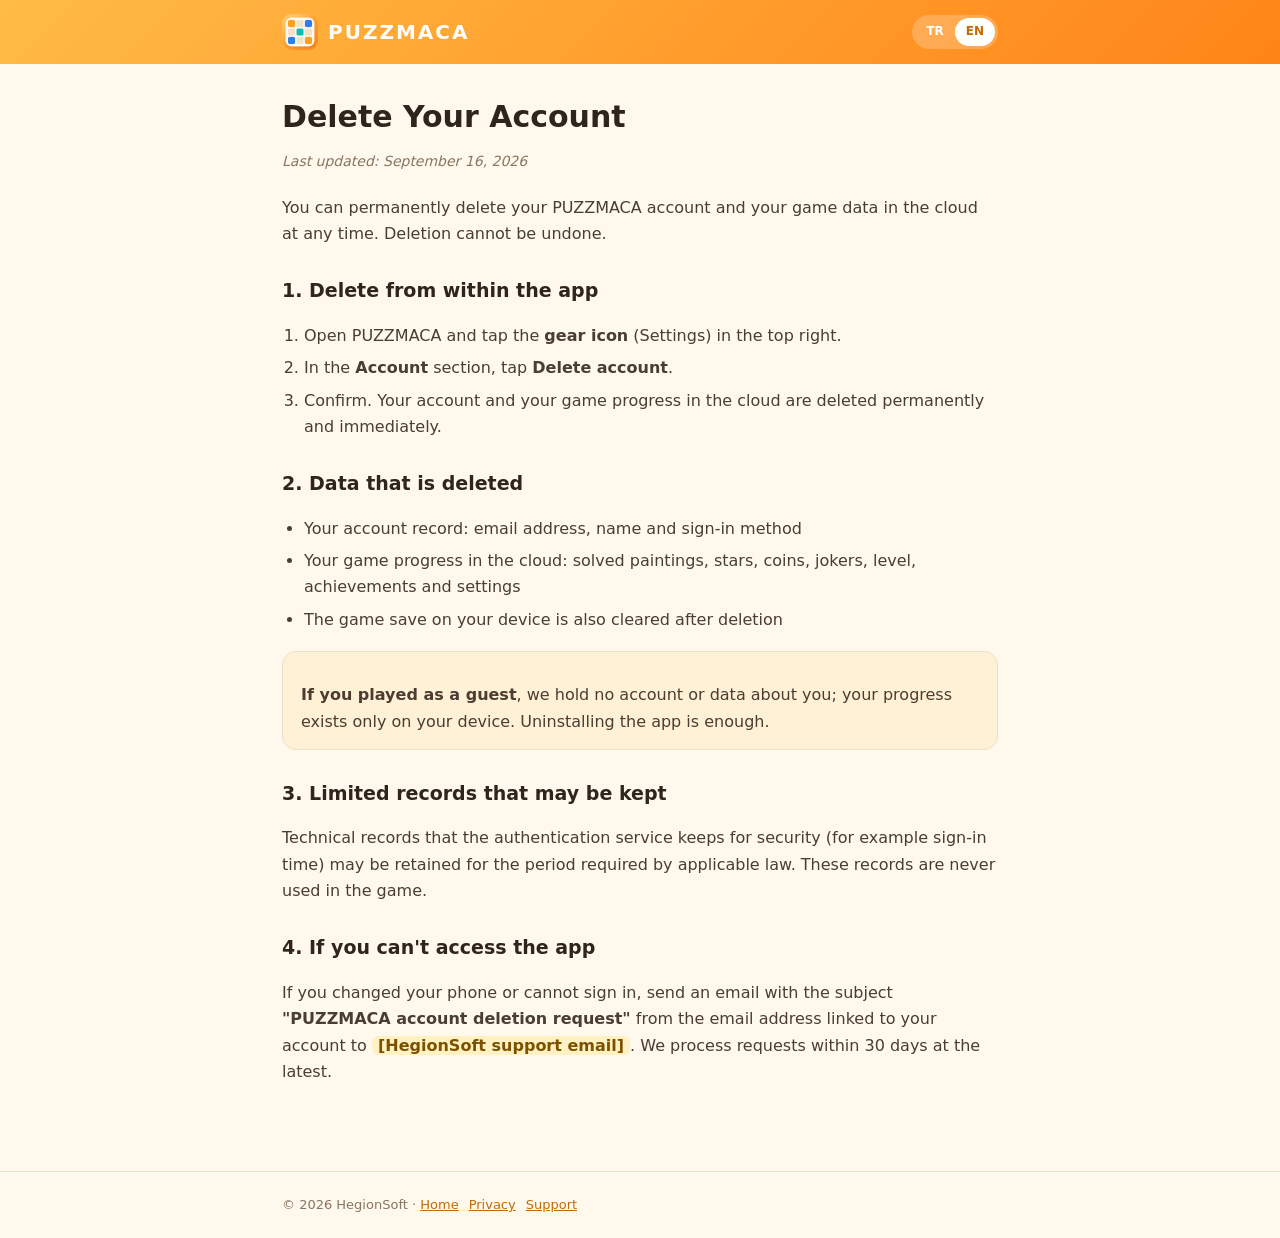
==== delete-account.html @ a9cb7433 "PUZZMACA privacy policy, support and account deletion pages Co-Authored-By: Claude Sonnet 5.5 <norep" ====
<!doctype html>
<html lang="tr">
<head>
<meta charset="utf-8">
<meta name="viewport" content="width=device-width, initial-scale=1">
<title data-tr="Hesabını Silme · PUZZMACA" data-en="Delete Your Account · PUZZMACA">Hesabını Silme · PUZZMACA</title>
<link rel="icon" type="image/png" href="icon.png">
<link rel="stylesheet" href="web.css">
<script src="lang.js"></script>
</head>
<body>
<header>
  <div class="bar">
    <a class="brand" href="index.html"><img src="icon.png" alt="">PUZZMACA</a>
    <div class="lang"><button type="button" data-set="tr">TR</button><button type="button" data-set="en">EN</button></div>
  </div>
</header>
<main>
  <div data-lang-block="tr">
    <h1>Hesabını Silme</h1>
    <p class="upd">Son güncelleme: 16 Eylül 2026</p>
    <p>PUZZMACA hesabını ve buluttaki oyun verilerini istediğin an kalıcı olarak silebilirsin. Silme işlemi geri alınamaz.</p>

    <h2>1. Uygulama içinden silme</h2>
    <ol>
      <li>PUZZMACA'yı aç ve sağ üstteki <b>dişli simgesine</b> (Ayarlar) dokun.</li>
      <li><b>Hesap</b> bölümünde <b>Hesabı sil</b>'e dokun.</li>
      <li>Onayla. Hesabın ve buluttaki oyun ilerlemen anında kalıcı olarak silinir.</li>
    </ol>

    <h2>2. Silinen veriler</h2>
    <ul>
      <li>Hesap kaydın: e-posta adresin, adın ve giriş yöntemin</li>
      <li>Buluttaki oyun ilerlemen: çözdüğün tablolar, yıldızların, coinlerin, jokerlerin, seviyen, başarımların ve ayarların</li>
      <li>Cihazındaki oyun kaydı da silme sonrasında temizlenir</li>
    </ul>
    <div class="callout"><p><b>Misafir olarak oynadıysan</b> bizde senin adına bir hesap ya da veri yoktur; ilerlemen yalnızca cihazındadır. Uygulamayı silmen yeterlidir.</p></div>

    <h2>3. Saklanabilecek sınırlı kayıtlar</h2>
    <p>Kimlik doğrulama hizmetinin güvenlik amacıyla tuttuğu teknik kayıtlar (örneğin giriş zamanı) ilgili mevzuatın öngördüğü süre boyunca saklanabilir. Bu kayıtlar oyun içinde kullanılmaz.</p>

    <h2>4. Uygulamaya erişemiyorsan</h2>
    <p>Telefonunu değiştirdiysen ya da giriş yapamıyorsan, hesabına bağlı e-posta adresinden <span class="todo">[HegionSoft destek e-postası]</span> adresine <b>"PUZZMACA hesap silme talebi"</b> konulu bir e-posta gönder. Talebini en geç 30 gün içinde işleme alırız.</p>
  </div>

  <div data-lang-block="en" hidden>
    <h1>Delete Your Account</h1>
    <p class="upd">Last updated: September 16, 2026</p>
    <p>You can permanently delete your PUZZMACA account and your game data in the cloud at any time. Deletion cannot be undone.</p>

    <h2>1. Delete from within the app</h2>
    <ol>
      <li>Open PUZZMACA and tap the <b>gear icon</b> (Settings) in the top right.</li>
      <li>In the <b>Account</b> section, tap <b>Delete account</b>.</li>
      <li>Confirm. Your account and your game progress in the cloud are deleted permanently and immediately.</li>
    </ol>

    <h2>2. Data that is deleted</h2>
    <ul>
      <li>Your account record: email address, name and sign-in method</li>
      <li>Your game progress in the cloud: solved paintings, stars, coins, jokers, level, achievements and settings</li>
      <li>The game save on your device is also cleared after deletion</li>
    </ul>
    <div class="callout"><p><b>If you played as a guest</b>, we hold no account or data about you; your progress exists only on your device. Uninstalling the app is enough.</p></div>

    <h2>3. Limited records that may be kept</h2>
    <p>Technical records that the authentication service keeps for security (for example sign-in time) may be retained for the period required by applicable law. These records are never used in the game.</p>

    <h2>4. If you can't access the app</h2>
    <p>If you changed your phone or cannot sign in, send an email with the subject <b>"PUZZMACA account deletion request"</b> from the email address linked to your account to <span class="todo">[HegionSoft support email]</span>. We process requests within 30 days at the latest.</p>
  </div>
</main>
<footer><p>© 2026 HegionSoft · <a href="index.html" data-tr="Ana sayfa" data-en="Home">Ana sayfa</a><a href="privacy.html" data-tr="Gizlilik" data-en="Privacy">Gizlilik</a><a href="support.html" data-tr="Destek" data-en="Support">Destek</a></p></footer>
</body>
</html>
---- web.css ----
/* PUZZMACA web sayfaları (gizlilik, hesap silme, destek) — oyunun krem/turuncu teması */
:root {
  --accent: #ff9f1c; --accent-dk: #c46a00; --ink: #392f26; --soft: #8a7560;
  --bg: #fff8ec; --card: #fffdf8; --line: #efdfc4;
}
* { box-sizing: border-box; }
body {
  margin: 0; background: var(--bg); color: var(--ink);
  font-family: system-ui, -apple-system, "Segoe UI", Roboto, Helvetica, Arial, sans-serif;
  font-size: 16px; line-height: 1.65; -webkit-font-smoothing: antialiased;
}
header { background: linear-gradient(135deg, #ffbb45, #ff8418); color: #fff; }
.bar { max-width: 760px; margin: 0 auto; padding: 14px 22px; display: flex; align-items: center; justify-content: space-between; gap: 12px; }
.brand { display: flex; align-items: center; gap: 10px; color: #fff; text-decoration: none; font-weight: 800; letter-spacing: 2px; font-size: 20px; }
.brand img { width: 36px; height: 36px; border-radius: 9px; }
.lang { display: flex; background: rgba(255,255,255,.22); border-radius: 999px; padding: 3px; }
.lang button { border: 0; background: none; color: #fff; font: inherit; font-size: 12px; font-weight: 800; padding: 4px 11px; border-radius: 999px; cursor: pointer; }
.lang button.on { background: #fff; color: var(--accent-dk); }
main { max-width: 760px; margin: 0 auto; padding: 34px 22px 70px; }
h1 { font-size: 30px; line-height: 1.25; margin: 0 0 4px; color: #2e251d; }
h2 { font-size: 19px; margin: 28px 0 8px; color: #2e251d; }
p, li { color: #4a3d31; }
ul, ol { padding-left: 22px; }
li { margin-bottom: 6px; }
.upd { color: var(--soft); font-size: 14px; font-style: italic; margin-bottom: 22px; }
.callout { background: #fff1d6; border: 1px solid var(--line); border-radius: 14px; padding: 14px 18px; margin: 18px 0; }
.callout p:last-child { margin-bottom: 0; }
/* yayından önce doldurulacak bilgi */
.todo { background: #fff1c2; color: #7a5200; border-radius: 6px; padding: 0 6px; font-weight: 700; }
a { color: var(--accent-dk); }
.cards { display: grid; gap: 12px; margin-top: 20px; }
.cards a { display: block; background: var(--card); border: 1px solid var(--line); border-radius: 14px; padding: 16px 18px; text-decoration: none; color: var(--ink); font-weight: 700; }
.cards a:hover { border-color: var(--accent); }
.cards a span { display: block; font-weight: 400; color: var(--soft); font-size: 14px; }
.credit { font-size: 14px; color: var(--soft); margin-top: 26px; }
footer { border-top: 1px solid var(--line); }
footer p { max-width: 760px; margin: 0 auto; padding: 22px; font-size: 13px; color: var(--soft); }
footer a { margin-right: 10px; }
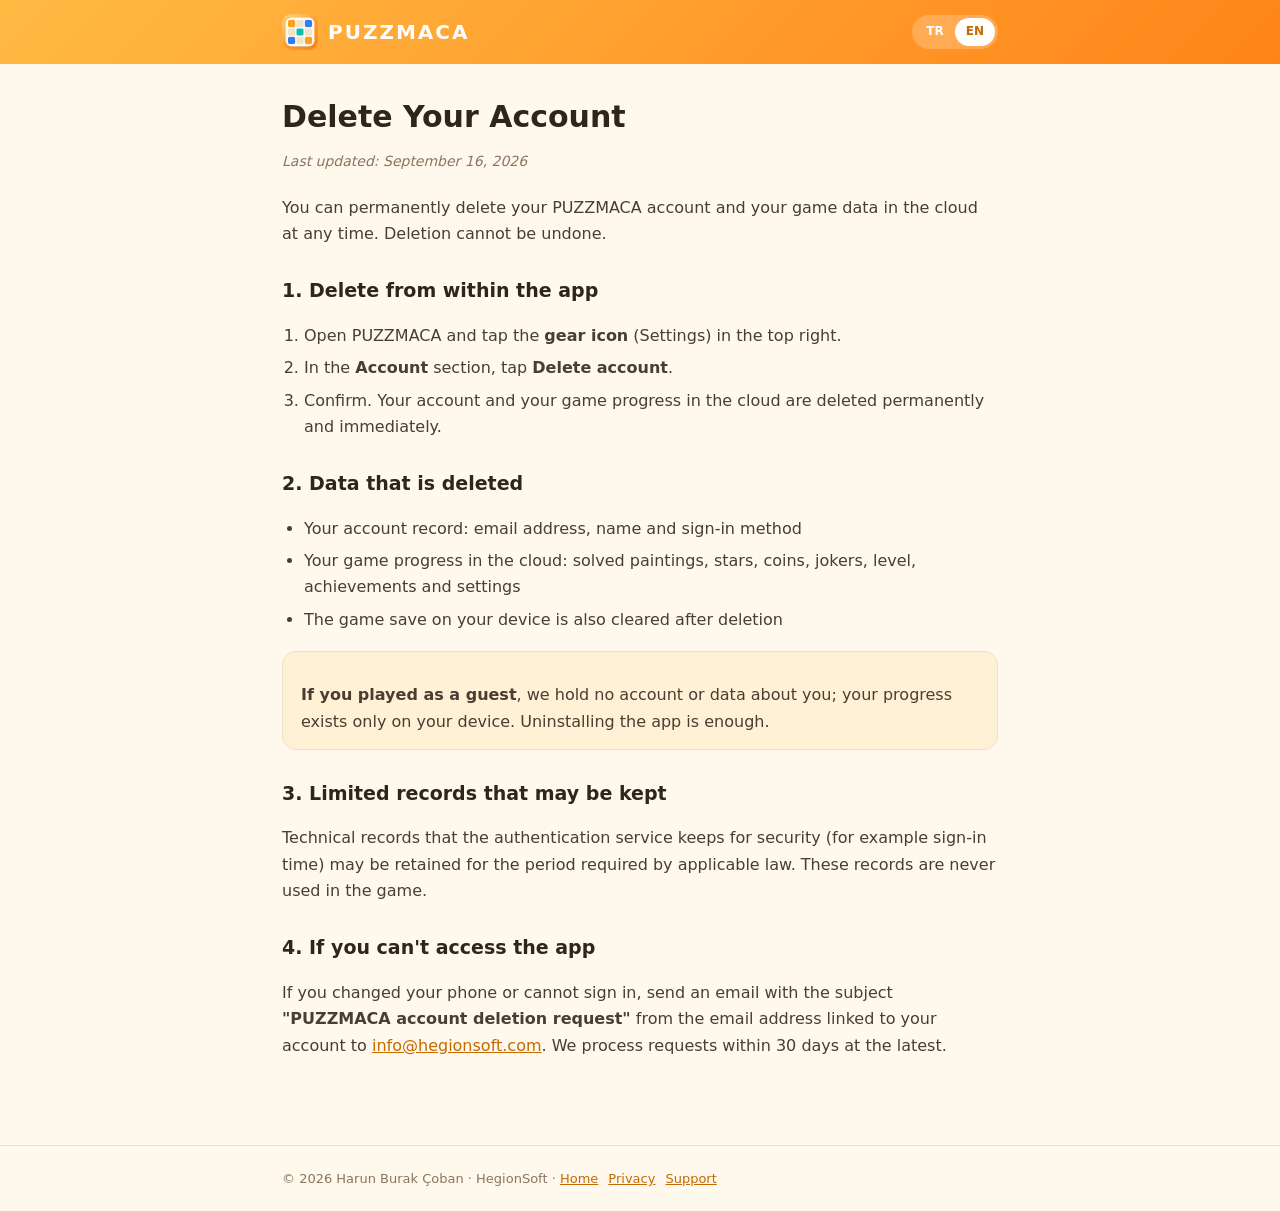
==== commit 14b02113: "Add contact email and data controller details Co-Authored-By: Claude Sonnet 5.5 <noreply@anthropic.c" ====
--- a/delete-account.html
+++ b/delete-account.html
@@ -40,7 +40,7 @@
     <p>Kimlik doğrulama hizmetinin güvenlik amacıyla tuttuğu teknik kayıtlar (örneğin giriş zamanı) ilgili mevzuatın öngördüğü süre boyunca saklanabilir. Bu kayıtlar oyun içinde kullanılmaz.</p>
 
     <h2>4. Uygulamaya erişemiyorsan</h2>
-    <p>Telefonunu değiştirdiysen ya da giriş yapamıyorsan, hesabına bağlı e-posta adresinden <span class="todo">[HegionSoft destek e-postası]</span> adresine <b>"PUZZMACA hesap silme talebi"</b> konulu bir e-posta gönder. Talebini en geç 30 gün içinde işleme alırız.</p>
+    <p>Telefonunu değiştirdiysen ya da giriş yapamıyorsan, hesabına bağlı e-posta adresinden <a href="mailto:info@hegionsoft.com">info@hegionsoft.com</a> adresine <b>"PUZZMACA hesap silme talebi"</b> konulu bir e-posta gönder. Talebini en geç 30 gün içinde işleme alırız.</p>
   </div>
 
   <div data-lang-block="en" hidden>
@@ -67,9 +67,9 @@
     <p>Technical records that the authentication service keeps for security (for example sign-in time) may be retained for the period required by applicable law. These records are never used in the game.</p>
 
     <h2>4. If you can't access the app</h2>
-    <p>If you changed your phone or cannot sign in, send an email with the subject <b>"PUZZMACA account deletion request"</b> from the email address linked to your account to <span class="todo">[HegionSoft support email]</span>. We process requests within 30 days at the latest.</p>
+    <p>If you changed your phone or cannot sign in, send an email with the subject <b>"PUZZMACA account deletion request"</b> from the email address linked to your account to <a href="mailto:info@hegionsoft.com">info@hegionsoft.com</a>. We process requests within 30 days at the latest.</p>
   </div>
 </main>
-<footer><p>© 2026 HegionSoft · <a href="index.html" data-tr="Ana sayfa" data-en="Home">Ana sayfa</a><a href="privacy.html" data-tr="Gizlilik" data-en="Privacy">Gizlilik</a><a href="support.html" data-tr="Destek" data-en="Support">Destek</a></p></footer>
+<footer><p>© 2026 Harun Burak Çoban · HegionSoft · <a href="index.html" data-tr="Ana sayfa" data-en="Home">Ana sayfa</a><a href="privacy.html" data-tr="Gizlilik" data-en="Privacy">Gizlilik</a><a href="support.html" data-tr="Destek" data-en="Support">Destek</a></p></footer>
 </body>
 </html>
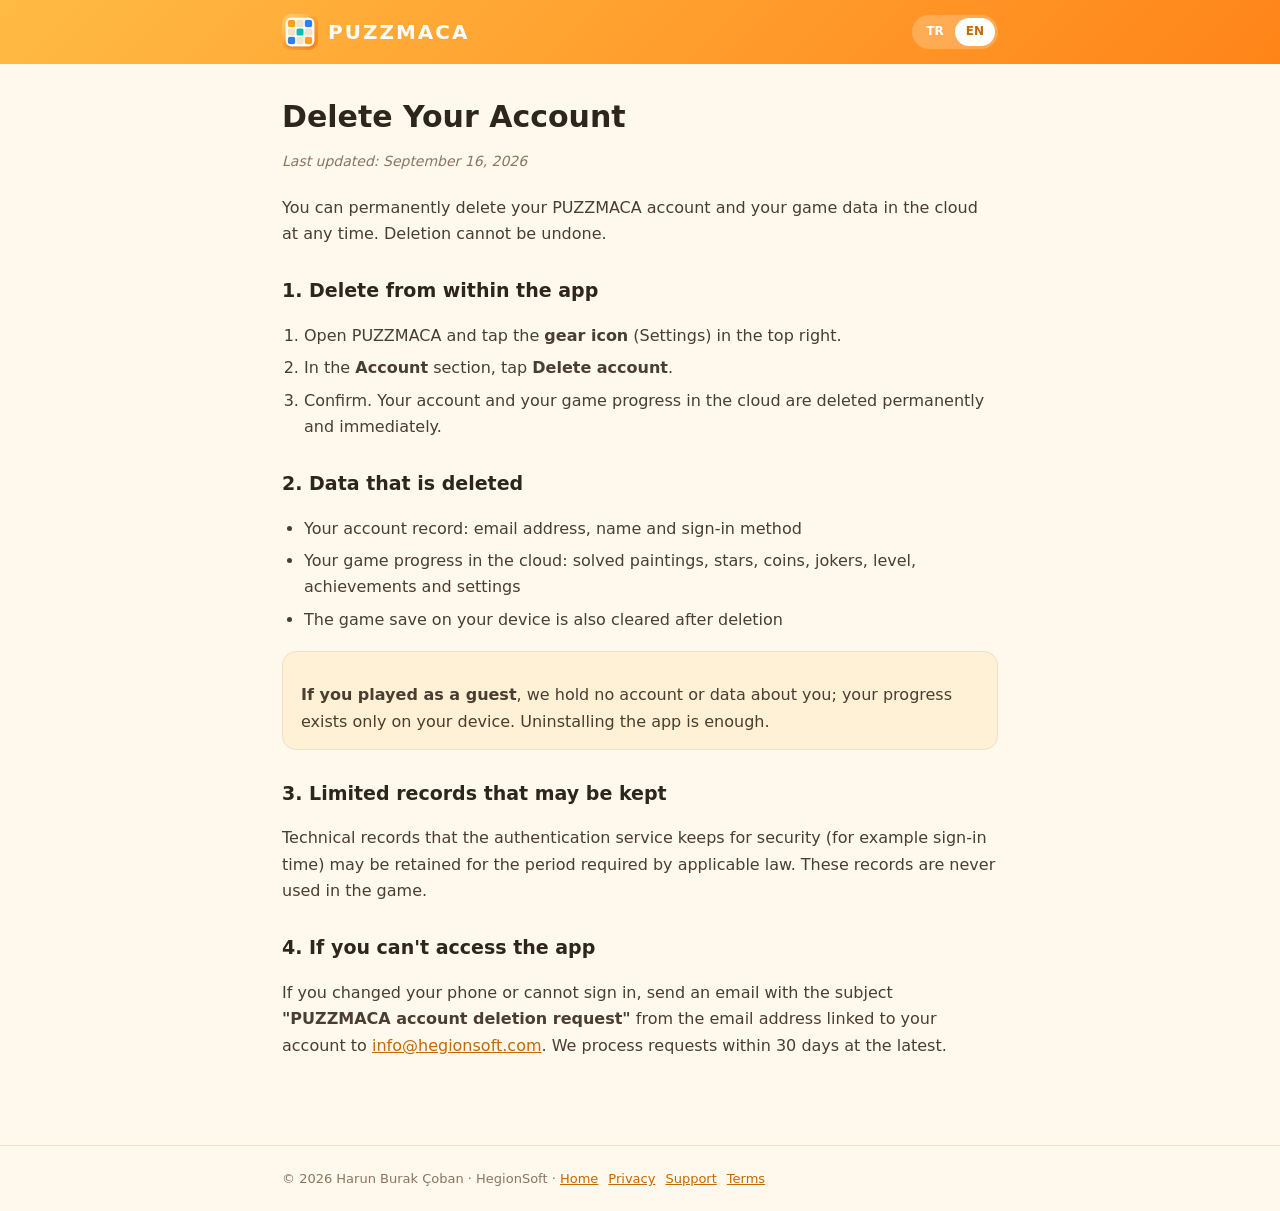
==== commit 6440250f: "Add Terms of Use (with the Apple EULA note) and link it from every page Co-Authored-By: Claude Sonne" ====
--- a/delete-account.html
+++ b/delete-account.html
@@ -70,6 +70,6 @@
     <p>If you changed your phone or cannot sign in, send an email with the subject <b>"PUZZMACA account deletion request"</b> from the email address linked to your account to <a href="mailto:info@hegionsoft.com">info@hegionsoft.com</a>. We process requests within 30 days at the latest.</p>
   </div>
 </main>
-<footer><p>© 2026 Harun Burak Çoban · HegionSoft · <a href="index.html" data-tr="Ana sayfa" data-en="Home">Ana sayfa</a><a href="privacy.html" data-tr="Gizlilik" data-en="Privacy">Gizlilik</a><a href="support.html" data-tr="Destek" data-en="Support">Destek</a></p></footer>
+<footer><p>© 2026 Harun Burak Çoban · HegionSoft · <a href="index.html" data-tr="Ana sayfa" data-en="Home">Ana sayfa</a><a href="privacy.html" data-tr="Gizlilik" data-en="Privacy">Gizlilik</a><a href="support.html" data-tr="Destek" data-en="Support">Destek</a><a href="terms.html" data-tr="Şartlar" data-en="Terms">Şartlar</a></p></footer>
 </body>
 </html>
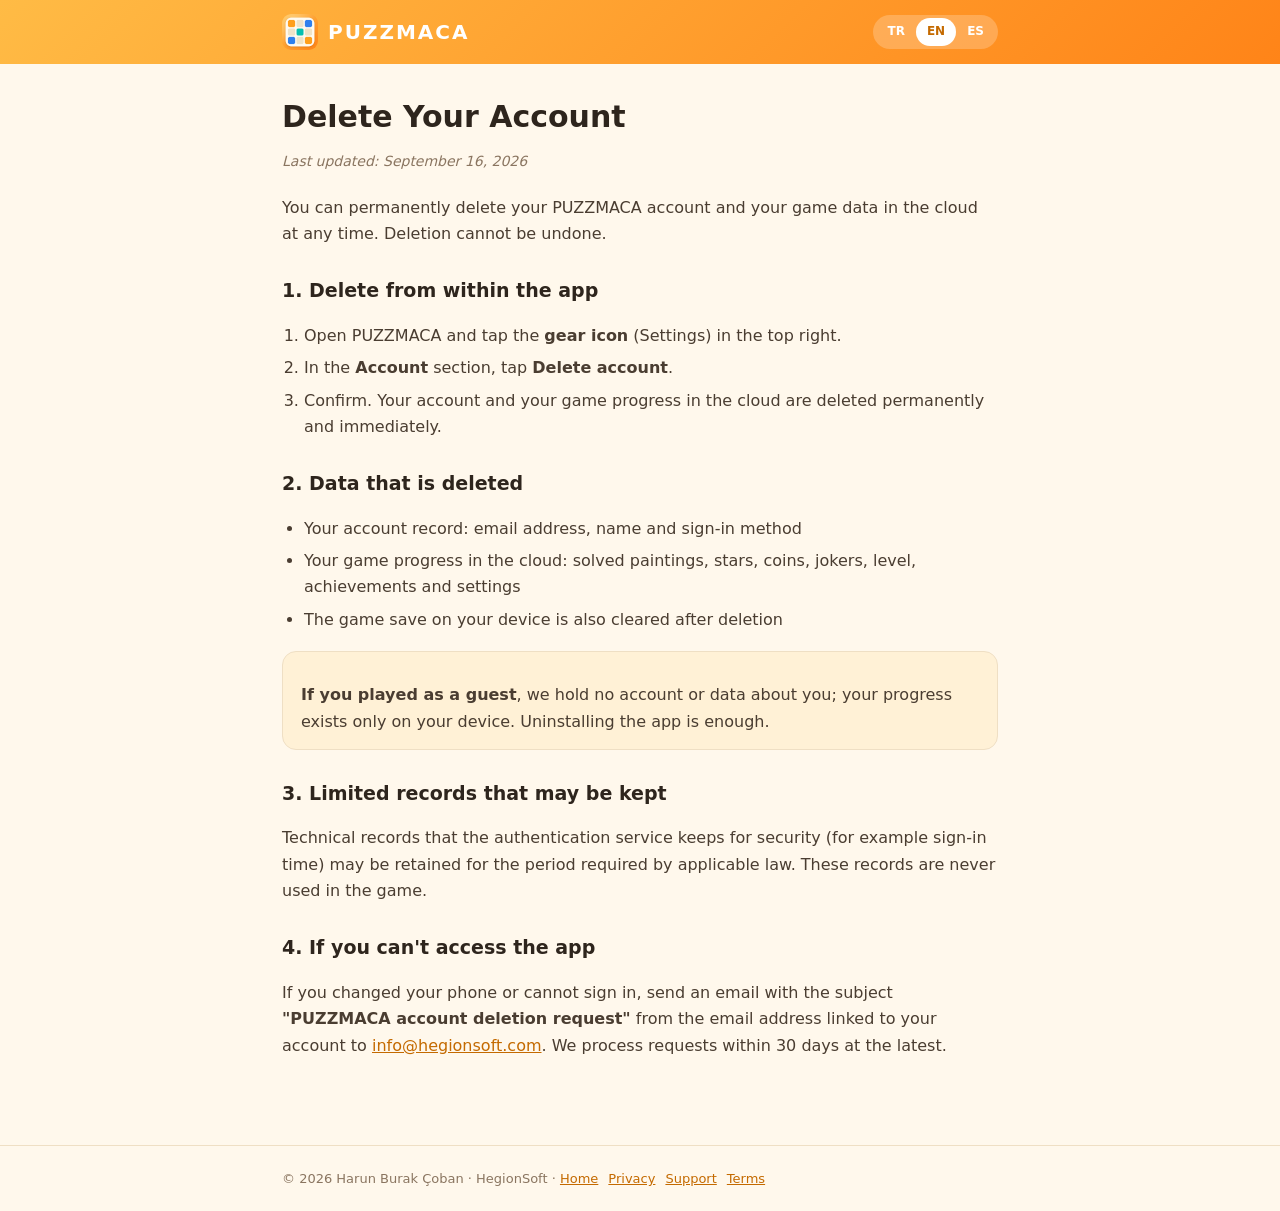
==== commit b6d2a7b2: "Add Spanish versions of all pages (?lang=es) - Every page now has a Spanish section and an ES button" ====
--- a/delete-account.html
+++ b/delete-account.html
@@ -3,7 +3,7 @@
 <head>
 <meta charset="utf-8">
 <meta name="viewport" content="width=device-width, initial-scale=1">
-<title data-tr="Hesabını Silme · PUZZMACA" data-en="Delete Your Account · PUZZMACA">Hesabını Silme · PUZZMACA</title>
+<title data-tr="Hesabını Silme · PUZZMACA" data-en="Delete Your Account · PUZZMACA" data-es="Eliminar tu cuenta · PUZZMACA">Hesabını Silme · PUZZMACA</title>
 <link rel="icon" type="image/png" href="icon.png">
 <link rel="stylesheet" href="web.css">
 <script src="lang.js"></script>
@@ -12,7 +12,7 @@
 <header>
   <div class="bar">
     <a class="brand" href="index.html"><img src="icon.png" alt="">PUZZMACA</a>
-    <div class="lang"><button type="button" data-set="tr">TR</button><button type="button" data-set="en">EN</button></div>
+    <div class="lang"><button type="button" data-set="tr">TR</button><button type="button" data-set="en">EN</button><button type="button" data-set="es">ES</button></div>
   </div>
 </header>
 <main>
@@ -69,7 +69,33 @@
     <h2>4. If you can't access the app</h2>
     <p>If you changed your phone or cannot sign in, send an email with the subject <b>"PUZZMACA account deletion request"</b> from the email address linked to your account to <a href="mailto:info@hegionsoft.com">info@hegionsoft.com</a>. We process requests within 30 days at the latest.</p>
   </div>
+  <div data-lang-block="es" hidden>
+    <h1>Eliminar tu cuenta</h1>
+    <p class="upd">Última actualización: 16 de septiembre de 2026</p>
+    <p>Puedes eliminar para siempre tu cuenta de PUZZMACA y tus datos de juego en la nube en cualquier momento. La eliminación no se puede deshacer.</p>
+
+    <h2>1. Eliminarla desde la app</h2>
+    <ol>
+      <li>Abre PUZZMACA y toca el <b>engranaje</b> (Ajustes) arriba a la derecha.</li>
+      <li>En la sección <b>Cuenta</b>, toca <b>Eliminar cuenta</b>.</li>
+      <li>Confirma. Tu cuenta y tu progreso en la nube se eliminan de forma permanente e inmediata.</li>
+    </ol>
+
+    <h2>2. Datos que se eliminan</h2>
+    <ul>
+      <li>El registro de tu cuenta: dirección de correo, nombre y método de inicio de sesión</li>
+      <li>Tu progreso en la nube: cuadros resueltos, estrellas, monedas, comodines, nivel, logros y ajustes</li>
+      <li>La partida guardada en tu dispositivo también se borra tras la eliminación</li>
+    </ul>
+    <div class="callout"><p><b>Si jugaste como invitado</b>, no tenemos ninguna cuenta ni dato tuyo; tu progreso solo existe en tu dispositivo. Basta con desinstalar la app.</p></div>
+
+    <h2>3. Registros limitados que pueden conservarse</h2>
+    <p>Los registros técnicos que el servicio de autenticación guarda por seguridad (por ejemplo, la hora de inicio de sesión) pueden conservarse durante el plazo que exija la ley aplicable. Estos registros nunca se usan en el juego.</p>
+
+    <h2>4. Si no puedes acceder a la app</h2>
+    <p>Si has cambiado de teléfono o no puedes iniciar sesión, envía un correo con el asunto <b>«Solicitud de eliminación de cuenta PUZZMACA»</b> desde la dirección vinculada a tu cuenta a <a href="mailto:info@hegionsoft.com">info@hegionsoft.com</a>. Atendemos las solicitudes en un plazo máximo de 30 días.</p>
+  </div>
 </main>
-<footer><p>© 2026 Harun Burak Çoban · HegionSoft · <a href="index.html" data-tr="Ana sayfa" data-en="Home">Ana sayfa</a><a href="privacy.html" data-tr="Gizlilik" data-en="Privacy">Gizlilik</a><a href="support.html" data-tr="Destek" data-en="Support">Destek</a><a href="terms.html" data-tr="Şartlar" data-en="Terms">Şartlar</a></p></footer>
+<footer><p>© 2026 Harun Burak Çoban · HegionSoft · <a href="index.html" data-tr="Ana sayfa" data-en="Home" data-es="Inicio">Ana sayfa</a><a href="privacy.html" data-tr="Gizlilik" data-en="Privacy" data-es="Privacidad">Gizlilik</a><a href="support.html" data-tr="Destek" data-en="Support" data-es="Soporte">Destek</a><a href="terms.html" data-tr="Şartlar" data-en="Terms" data-es="Condiciones">Şartlar</a></p></footer>
 </body>
 </html>
--- a/web.css
+++ b/web.css
@@ -36,3 +36,7 @@
 footer { border-top: 1px solid var(--line); }
 footer p { max-width: 760px; margin: 0 auto; padding: 22px; font-size: 13px; color: var(--soft); }
 footer a { margin-right: 10px; }
+
+.stores { display: flex; flex-wrap: wrap; gap: 10px; margin: 22px 0 8px; }
+.stores a { flex: 1 1 140px; text-align: center; padding: 13px 16px; border-radius: 14px; font-weight: 800; text-decoration: none; background: #ff9f1c; color: #fff; box-shadow: 0 6px 16px rgba(255,159,28,.35); }
+.stores a:active { transform: scale(.97); }
